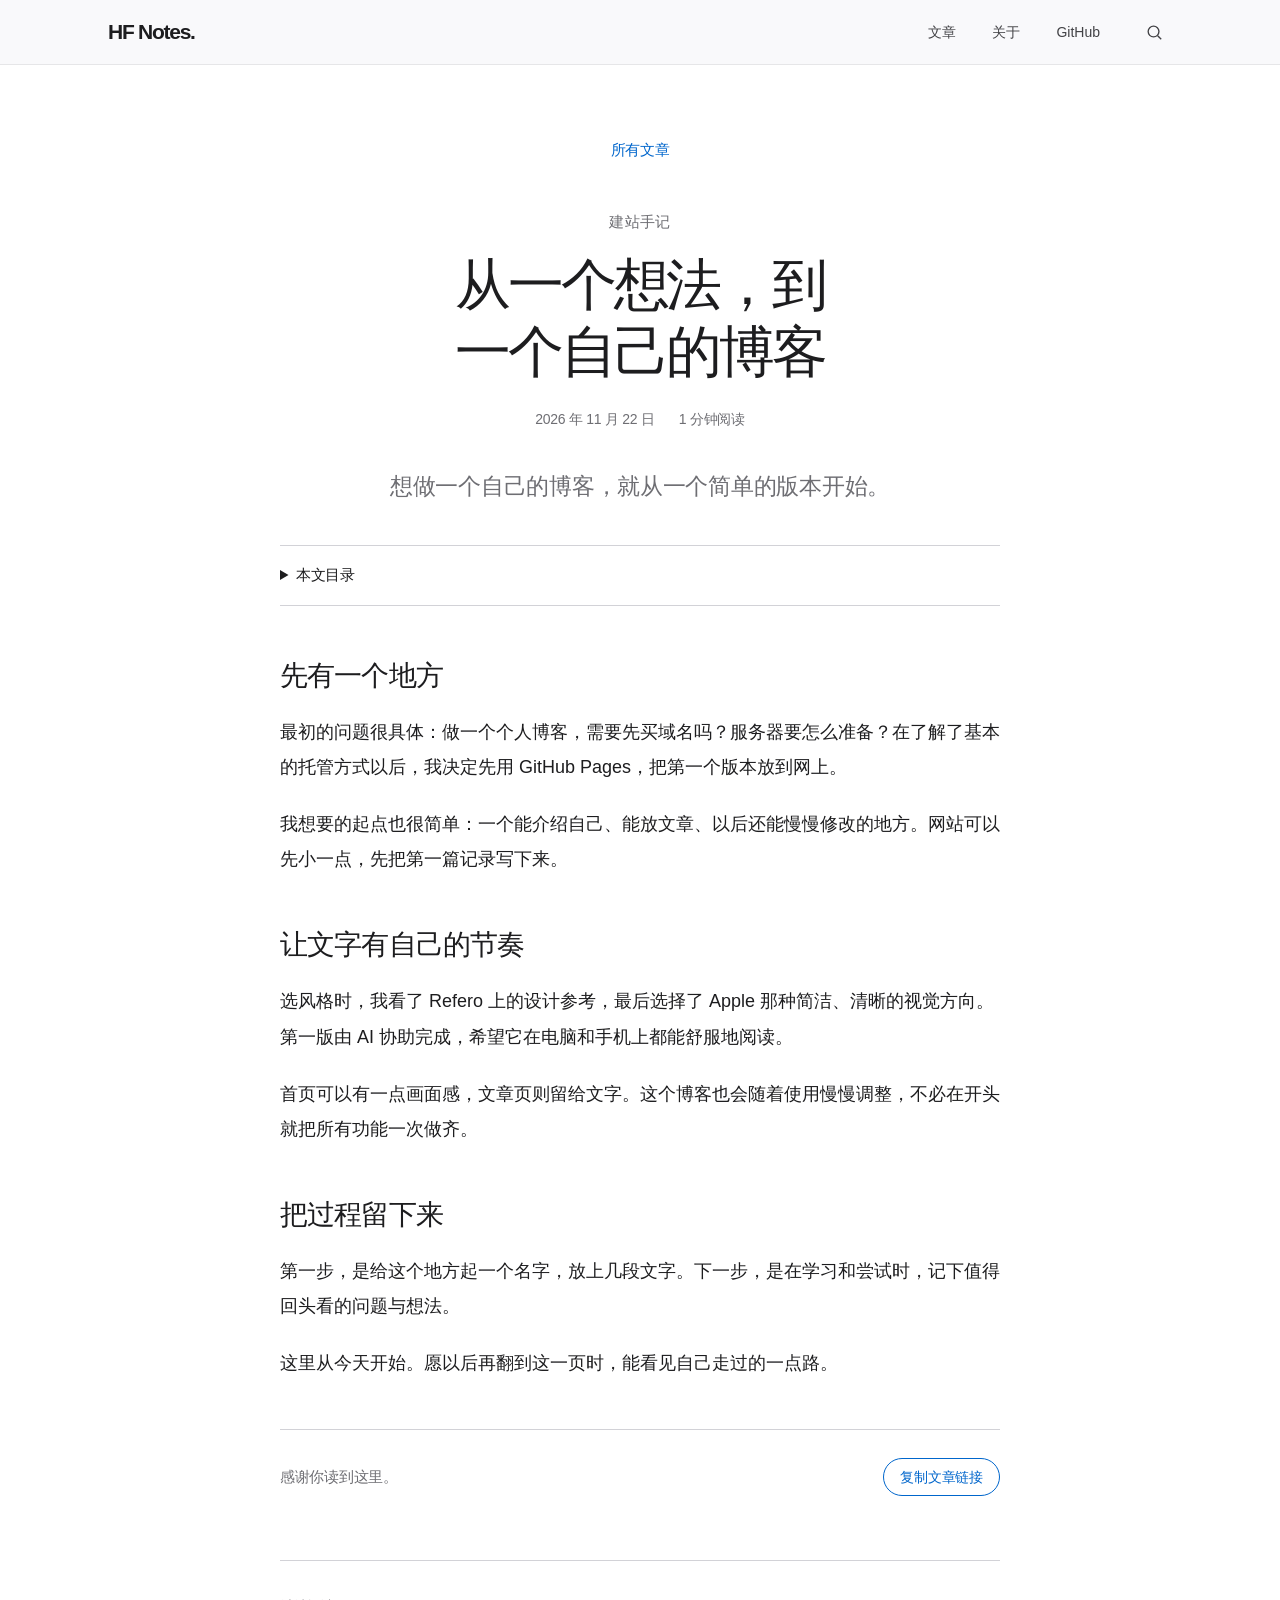
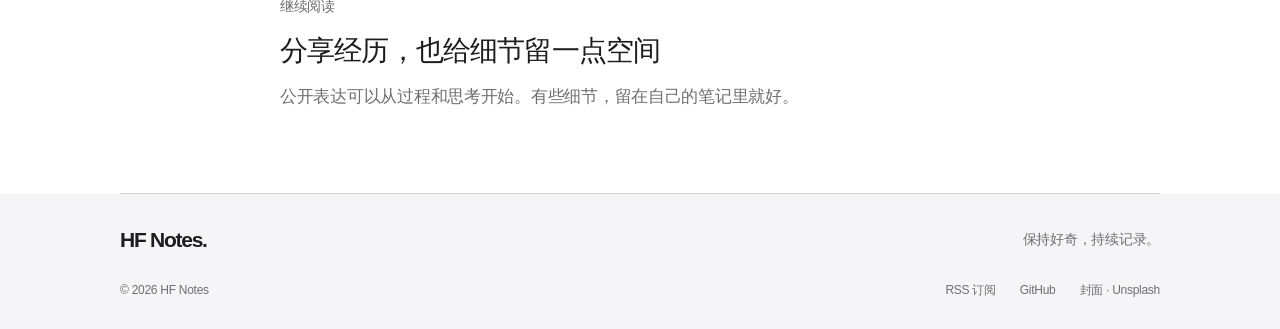
==== notes/a-place-to-begin/index.html @ c385335c "Build Apple-inspired personal blog with responsive articles and search" ====
<!doctype html>
<html lang="zh-CN"><head>
<meta charset="utf-8"><meta name="viewport" content="width=device-width, initial-scale=1">
<title>从一个想法，到一个自己的博客 · HF Notes</title><meta name="description" content="先给想法找一个可以停留的地方，再一点一点把它填满。这里是第一篇开站记录。">
<meta name="theme-color" content="#f5f5f7"><meta name="referrer" content="strict-origin-when-cross-origin">
<link rel="canonical" href="https://hufenglin385-sketch.github.io/notes/a-place-to-begin/"><link rel="icon" href="/assets/favicon.svg" type="image/svg+xml">
<link rel="alternate" type="application/rss+xml" title="HF Notes" href="/feed.xml">
<meta property="og:type" content="article"><meta property="og:title" content="从一个想法，到一个自己的博客 · HF Notes">
<meta property="og:description" content="先给想法找一个可以停留的地方，再一点一点把它填满。这里是第一篇开站记录。"><meta property="og:url" content="https://hufenglin385-sketch.github.io/notes/a-place-to-begin/">
<meta property="og:image" content="https://hufenglin385-sketch.github.io/assets/workspace.webp"><meta property="og:locale" content="zh_CN">
<link rel="stylesheet" href="/assets/style.css"><script src="/assets/app.js" defer></script>
</head><body><a class="skip" href="#main">跳到正文</a>
<header class="site-header"><nav class="nav-inner" aria-label="主导航">
<a class="wordmark" href="/" aria-label="HF Notes 首页">HF Notes<span class="wordmark-dot" aria-hidden="true">.</span></a>
<div class="nav-links"><a href="/#notes">文章</a><a href="/#about">关于</a>
<a href="https://github.com/hufenglin385-sketch" target="_blank" rel="noopener noreferrer">GitHub<span class="sr-only">（新窗口）</span></a>
<button class="search-trigger" type="button" data-open-search aria-label="搜索文章" hidden><svg viewBox="0 0 24 24" width="19" height="19" fill="none" stroke="currentColor" stroke-width="1.7" aria-hidden="true"><circle cx="10.8" cy="10.8" r="6.8"/><path d="m16 16 4.5 4.5"/></svg></button></div>
</nav></header><div class="reading-progress" aria-hidden="true"><span></span></div>
<main id="main" class="article-main"><header class="article-header"><a class="text-link" href="/#notes">所有文章</a>
<p class="eyebrow">建站手记</p><h1>从一个想法，到一个自己的博客</h1>
<div class="article-meta"><time datetime="2026-11-22">2026 年 11 月 22 日</time><span>1 分钟阅读</span></div>
<p class="article-lead">想做一个自己的博客，就从一个简单的版本开始。</p></header>
<details class="article-toc"><summary>本文目录</summary><nav aria-label="文章目录"><a href="#begin">先有一个地方</a><a href="#style">让文字有自己的节奏</a><a href="#next">把过程留下来</a></nav></details>
<article class="article-body"><section id="begin" class="article-section"><h2>先有一个地方</h2><p>最初的问题很具体：做一个个人博客，需要先买域名吗？服务器要怎么准备？在了解了基本的托管方式以后，我决定先用 GitHub Pages，把第一个版本放到网上。</p><p>我想要的起点也很简单：一个能介绍自己、能放文章、以后还能慢慢修改的地方。网站可以先小一点，先把第一篇记录写下来。</p></section><section id="style" class="article-section"><h2>让文字有自己的节奏</h2><p>选风格时，我看了 Refero 上的设计参考，最后选择了 Apple 那种简洁、清晰的视觉方向。第一版由 AI 协助完成，希望它在电脑和手机上都能舒服地阅读。</p><p>首页可以有一点画面感，文章页则留给文字。这个博客也会随着使用慢慢调整，不必在开头就把所有功能一次做齐。</p></section><section id="next" class="article-section"><h2>把过程留下来</h2><p>第一步，是给这个地方起一个名字，放上几段文字。下一步，是在学习和尝试时，记下值得回头看的问题与想法。</p><p>这里从今天开始。愿以后再翻到这一页时，能看见自己走过的一点路。</p></section></article>
<div class="article-share"><span>感谢你读到这里。</span><button type="button" class="button button-outline" data-copy-link hidden>复制文章链接</button><span class="copy-status" role="status" aria-live="polite"></span></div>
<a class="next-note" href="/notes/leave-a-little-space/"><span>继续阅读</span><h2>分享经历，也给细节留一点空间</h2><p>公开表达可以从过程和思考开始。有些细节，留在自己的笔记里就好。</p></a></main><footer class="site-footer"><div class="footer-inner">
<div class="footer-top"><a class="wordmark" href="/">HF Notes.</a><span>保持好奇，持续记录。</span></div>
<div class="footer-bottom"><span>© 2026 HF Notes</span><div>
<a href="/feed.xml">RSS 订阅</a><a href="https://github.com/hufenglin385-sketch" target="_blank" rel="noopener noreferrer">GitHub</a>
<a href="https://images.unsplash.com/photo-1496181133206-80ce9b88a853" target="_blank" rel="noopener noreferrer">封面 · Unsplash</a>
</div></div></div></footer></body></html>
---- assets/style.css ----
:root{--canvas:#f5f5f7;--paper:#fff;--ink:#1d1d1f;--muted:#6e6e73;--line:#d2d2d7;--blue:#0071e3;--link:#0066cc;--nav:rgba(250,250,252,.84);font-family:-apple-system,BlinkMacSystemFont,"Segoe UI","Microsoft YaHei","PingFang SC",sans-serif;color:var(--ink);background:var(--canvas);font-synthesis:none}
*{box-sizing:border-box}html{scroll-behavior:smooth;scroll-padding-top:92px}body{margin:0;font-size:17px;letter-spacing:-.016em;line-height:1.5}a{color:inherit;text-decoration:none}button,input{font:inherit}button,a,input{-webkit-tap-highlight-color:transparent}button{cursor:pointer}button:disabled{cursor:default}a:focus-visible,button:focus-visible,input:focus-visible,summary:focus-visible{outline:3px solid #2997ff;outline-offset:5px}::selection{background:#c9e2fc;color:#1d1d1f}h1,h2,h3,p{margin:0}button{border:0}img{display:block;max-width:100%}[hidden]{display:none!important}.sr-only{position:absolute;width:1px;height:1px;padding:0;margin:-1px;overflow:hidden;clip:rect(0,0,0,0);white-space:nowrap;border:0}.skip{position:fixed;top:-80px;left:16px;z-index:100;padding:12px 20px;background:var(--ink);color:#fff;border-radius:980px}.skip:focus{top:10px}.site-header{position:sticky;top:0;z-index:30;background:var(--nav);backdrop-filter:saturate(180%) blur(20px);border-bottom:1px solid rgba(0,0,0,.08)}.nav-inner{max-width:1120px;height:64px;margin:auto;padding:0 28px;display:flex;align-items:center;justify-content:space-between}.wordmark{font-size:21px;font-weight:600;letter-spacing:-.06em;white-space:nowrap}.wordmark-dot{color:var(--ink)}.nav-links{display:flex;align-items:center;gap:36px;font-size:14px;letter-spacing:0}.nav-links>a{padding:12px 0;color:#424245;transition:color .2s}.nav-links>a:hover{color:#000}.search-trigger{background:none;color:#424245;display:grid;place-items:center;width:36px;height:40px;border-radius:980px}.content-width{max-width:1120px;margin:auto;padding:0 40px}.hero{position:relative;overflow:hidden;background:#f5f5f7;text-align:center;min-height:0;padding:48px 0 24px}.hero-copy{position:relative;z-index:2;padding:0 24px}.eyebrow{font-size:15px;font-weight:600;letter-spacing:.02em}.hero .eyebrow{color:#6e6e73;margin-bottom:8px}.hero h1{font-size:clamp(72px,7.2vw,104px);line-height:1.07;font-weight:600;letter-spacing:-.07em}.hero h1 span{letter-spacing:-.06em}.hero-description{font-size:clamp(25px,2.6vw,34px);line-height:1.3;font-weight:500;letter-spacing:-.05em;margin-top:18px}.hero-subtitle{font-size:19px;color:var(--muted);margin-top:11px;font-weight:400}.hero-actions{display:flex;align-items:center;justify-content:center;gap:16px;margin-top:26px}.button{display:inline-flex;align-items:center;justify-content:center;min-height:44px;padding:11px 24px;border-radius:980px;font-size:17px;line-height:1.3;letter-spacing:-.016em;transition:background .2s,color .2s,transform .2s;white-space:nowrap}.button:hover{transform:translateY(-1px)}.button-primary{background:var(--blue);color:#fff;border:1px solid var(--blue)}.button-primary:hover{background:#0077ed;border-color:#0077ed}.button-outline{background:transparent;color:var(--link);border:1px solid var(--link)}.button-outline:hover{background:#e9f3ff}.device-frame{position:relative;width:min(600px,90vw);aspect-ratio:1.5;margin:20px auto -10px;transform-origin:center 70%;will-change:transform}.device-photo{position:absolute;width:200%;max-width:none;height:auto;left:-50%;top:-54%;clip-path:polygon(32% 27.3%,67.2% 26.6%,68% 27.5%,68.7% 63.2%,71.8% 75.9%,71.2% 77.4%,29.1% 78.1%,28% 76.2%,28.9% 72%,31.2% 63.6%,31.7% 28.9%)}.device-screen{position:absolute;left:14.2%;top:1.5%;width:70.5%;height:69.5%;display:flex;align-items:center;justify-content:center;flex-direction:column;transform:rotate(-.3deg);color:#f5f5f7;overflow:hidden}.screen-hello{font-size:clamp(50px,8.5vw,110px);font-weight:300;letter-spacing:-.07em;line-height:1.2;background:linear-gradient(120deg,#fff 15%,#d4eaff 55%,#89bffe);background-clip:text;-webkit-background-clip:text;color:transparent}.screen-caption{font-size:clamp(8px,1vw,12px);letter-spacing:.17em;font-weight:400;opacity:.65;margin-top:9px}.hero-footnote{max-width:1040px;margin:0 auto;padding:0 28px;display:flex;justify-content:space-between;color:var(--muted);font-size:13px;letter-spacing:.02em;position:relative}.section{padding:100px 0}.notes{background:#fff}.section-heading{margin:0 auto 46px;text-align:center}.section-heading .eyebrow{color:var(--muted);margin-bottom:17px}.section-heading h2{font-size:clamp(36px,4.2vw,56px);font-weight:600;letter-spacing:-.06em;line-height:1.15}.section-heading>p:last-child:not(.eyebrow){font-size:21px;font-weight:300;color:var(--muted);margin:22px auto 0;line-height:1.7}.notes-toolbar{display:flex;align-items:center;justify-content:space-between;gap:20px;padding:16px 0 22px;border-bottom:1px solid var(--line)}.filters{display:flex;gap:8px;flex-wrap:wrap}.filter{border:1px solid transparent;border-radius:980px;padding:8px 18px;background:transparent;color:var(--muted);font-size:15px;min-height:40px;transition:background .2s,color .2s}.filter:hover{background:#f5f5f7;color:var(--ink)}.filter.is-active{background:var(--ink);color:#fff}.search-field{display:flex;align-items:center;gap:10px;border:1px solid var(--line);border-radius:8px;color:var(--muted);padding:0 12px;min-height:42px;width:230px}.search-field:focus-within{outline:3px solid #2997ff;outline-offset:2px;border-color:transparent}.search-field input{width:100%;min-width:0;height:40px;border:0;background:none;outline:none!important;color:var(--ink);font-size:15px}.search-field input::placeholder{color:var(--muted)}.result-count{font-size:13px;color:var(--muted);margin:18px 0 0}.note-list{list-style:none;margin:0;padding:0}.note-item{border-bottom:1px solid var(--line)}.note-link{display:grid;grid-template-columns:140px 1fr 110px;align-items:center;gap:32px;padding:36px 0;transition:transform .25s}.note-link:hover{transform:translateX(6px)}.note-meta{font-size:13px;color:var(--muted);display:flex;flex-direction:column;gap:8px}.note-meta>span{font-size:14px;font-weight:600;color:var(--ink)}.note-copy h3{font-size:26px;font-weight:600;line-height:1.4;letter-spacing:-.03em}.note-copy p{color:var(--muted);font-size:16px;line-height:1.8;margin-top:10px;max-width:590px}.note-read{color:var(--muted);font-size:13px;display:flex;align-items:center;gap:12px;white-space:nowrap}.read-mark{display:grid;place-items:center;font-size:23px;font-weight:300;color:var(--ink);width:32px;height:32px;border:1px solid var(--line);border-radius:50%;transition:background .2s}.note-link:hover .read-mark{color:#fff;background:var(--ink);border-color:var(--ink)}.empty-state{text-align:center;padding:64px 16px}.empty-state h3{font-size:26px;letter-spacing:-.04em}.empty-state p{color:var(--muted);margin:12px 0 24px}.noscript{font-size:14px;color:var(--muted);padding-top:20px}.about{background:#f5f5f7;text-align:center}.muted{color:var(--muted)}.about .section-heading{margin-bottom:56px}.about .section-heading h2{line-height:1.25}.about-intro{max-width:680px}.about-details{max-width:850px;display:grid;grid-template-columns:1fr 1fr;gap:72px;margin:0 auto;text-align:left}.about-details h3{font-size:15px;margin-bottom:12px;font-weight:600}.about-details p{font-size:21px;line-height:1.6;letter-spacing:-.03em}.about-details p.muted{font-size:17px;margin-top:8px;letter-spacing:-.016em;line-height:1.8}.milestone{display:flex;align-items:center;gap:32px;max-width:850px;margin:48px auto 24px;padding:24px 0;border-top:1px solid var(--line);border-bottom:1px solid var(--line);text-align:left;font-size:15px}.milestone>span:first-child{font-weight:600;white-space:nowrap}.milestone p{flex:1;color:var(--muted)}.milestone-label{font-size:13px;color:var(--muted);white-space:nowrap}.text-link{color:var(--link);font-size:17px}.text-link:hover{text-decoration:underline;text-underline-offset:4px}.site-footer{background:#f5f5f7}.footer-inner{max-width:1120px;margin:auto;padding:0 40px 30px}.footer-top{border-top:1px solid var(--line);padding:30px 0 26px;display:flex;align-items:center;justify-content:space-between}.footer-top>span{font-size:14px;color:var(--muted)}.footer-bottom{display:flex;justify-content:space-between;gap:24px;color:var(--muted);font-size:12px}.footer-bottom>div{display:flex;gap:24px}.footer-bottom a:hover{color:var(--ink);text-decoration:underline}.reading-progress{position:fixed;top:64px;left:0;right:0;height:2px;z-index:40;pointer-events:none}.reading-progress span{display:block;height:100%;width:100%;background:#2997ff;transform:scaleX(0);transform-origin:left}.article-main{background:#fff;padding:72px max(24px,calc((100% - 720px)/2)) 80px}.article-header{text-align:center;margin-bottom:32px}.article-header>.text-link{font-size:15px}.article-header .eyebrow{color:var(--muted);margin:48px 0 18px}.article-header h1{font-size:clamp(36px,4.5vw,56px);font-weight:600;line-height:1.2;letter-spacing:-.055em;text-wrap:balance}.article-meta{display:flex;justify-content:center;gap:24px;color:var(--muted);font-size:14px;margin-top:24px}.article-lead{font-size:23px;color:var(--muted);font-weight:300;line-height:1.6;margin:38px auto 40px;max-width:630px}.article-toc{font-size:15px;border-top:1px solid var(--line);border-bottom:1px solid var(--line);margin-bottom:50px;padding:18px 0}.article-toc summary{cursor:pointer;width:fit-content;font-weight:600}.article-toc nav{display:flex;flex-direction:column;gap:12px;padding-top:20px;color:var(--link)}.article-toc nav a:hover{text-decoration:underline}.article-body{font-size:18px;line-height:1.95;letter-spacing:0;overflow-wrap:anywhere}.article-section{margin-bottom:48px}.article-section h2{font-size:28px;line-height:1.4;margin-bottom:20px;letter-spacing:-.03em;font-weight:600}.article-section p+p{margin-top:22px}.article-share{border-top:1px solid var(--line);padding:28px 0;display:flex;align-items:center;gap:16px;flex-wrap:wrap;color:var(--muted);font-size:15px}.article-share .button{font-size:14px;padding:8px 16px;min-height:38px;margin-left:auto}.copy-status{font-size:13px;width:100%}.copy-status:empty{display:none}.next-note{display:block;margin-top:36px;padding-top:32px;border-top:1px solid var(--line)}.next-note>span{font-size:14px;color:var(--muted)}.next-note h2{font-size:28px;line-height:1.4;font-weight:600;letter-spacing:-.03em;margin:12px 0}.next-note p{font-size:17px;color:var(--muted);line-height:1.8}.next-note:hover h2{color:var(--link)}.not-found{min-height:70vh;display:flex;flex-direction:column;align-items:center;justify-content:center;gap:24px;padding:72px 24px;text-align:center}.not-found h1{font-size:56px;letter-spacing:-.05em;line-height:1.2;font-weight:600}.not-found>p{color:var(--muted)}
@keyframes enter{from{opacity:0;transform:translateY(18px)}to{opacity:1;transform:translateY(0)}}.hero-enter{animation:enter .8s both;animation-timing-function:cubic-bezier(.2,.7,.2,1)}.hero-copy>:nth-child(2){animation-delay:.07s}.hero-copy>:nth-child(3){animation-delay:.14s}.hero-copy>:nth-child(4){animation-delay:.21s}.hero-copy>:nth-child(5){animation-delay:.28s}.device-frame.hero-enter{animation-delay:.32s}.reveal.will-reveal{opacity:0;transform:translateY(18px);transition:opacity .6s ease,transform .6s ease}.reveal.is-visible{opacity:1;transform:none}
@media(min-width:1100px) and (max-height:820px){.hero{padding-top:32px;min-height:0}.hero h1{font-size:84px}.device-frame{width:500px;margin-top:12px}.hero-subtitle{margin-top:8px}.hero-actions{margin-top:20px}.hero-description{margin-top:12px}}
@media(max-width:760px){html{scroll-padding-top:82px}.nav-inner{height:60px;padding:0 24px}.wordmark{font-size:20px}.nav-links{gap:22px;font-size:13px}.search-trigger{width:25px}.content-width,.footer-inner{padding-left:24px;padding-right:24px}.hero{min-height:0;padding-top:54px;padding-bottom:24px}.hero h1{font-size:76px}.hero-description{font-size:27px;margin-top:16px}.hero-subtitle{font-size:16px;margin-top:12px}.hero .eyebrow{font-size:13px}.hero-actions{margin-top:25px;gap:12px}.button{font-size:15px;min-height:43px;padding:11px 22px}.device-frame{width:96vw;max-width:640px;margin-top:34px;margin-bottom:14px}.hero-footnote{font-size:11px;padding:0 24px}.screen-hello{font-size:13vw}.screen-caption{font-size:8px}.section{padding:72px 0}.section-heading{margin-bottom:32px}.section-heading .eyebrow{font-size:14px;margin-bottom:14px}.section-heading h2{font-size:38px;line-height:1.2}.section-heading>p:last-child:not(.eyebrow){font-size:18px;line-height:1.7;margin-top:20px}.notes-toolbar{align-items:flex-start;flex-direction:column;gap:18px}.filter{font-size:14px;padding:8px 15px;min-height:40px}.search-field{width:100%}.note-link{grid-template-columns:1fr;gap:13px;padding:28px 0}.note-meta{flex-direction:row;align-items:center;gap:16px;font-size:12px}.note-meta>span{font-size:13px}.note-copy h3{font-size:23px;line-height:1.4;letter-spacing:-.04em}.note-copy p{font-size:15px;line-height:1.8;margin-top:10px}.note-read{font-size:12px;justify-content:space-between}.read-mark{font-size:20px;width:28px;height:28px}.note-link:hover{transform:none}.about .section-heading{margin-bottom:38px}.about .section-heading h2{font-size:35px}.about-details{grid-template-columns:1fr;gap:30px;text-align:left}.about-details p{font-size:21px}.about-details p.muted{font-size:16px}.desktop-break{display:none}.milestone{flex-wrap:wrap;gap:12px;margin-top:32px;padding:20px 0}.milestone p{flex-basis:calc(100% - 90px);font-size:14px;line-height:1.7}.milestone-label{display:none}.text-link{font-size:16px}.footer-top{gap:16px;flex-wrap:wrap;padding:24px 0}.footer-top>span{font-size:12px}.footer-bottom{flex-direction:column;gap:16px;font-size:11px}.footer-bottom>div{gap:20px}.article-main{padding-top:48px;padding-bottom:56px}.article-header .eyebrow{margin-top:38px;font-size:14px}.article-header h1{font-size:36px;line-height:1.25}.article-meta{font-size:12px;gap:16px;margin-top:20px}.article-lead{font-size:20px;margin:30px 0}.article-body{font-size:17px;line-height:1.95}.article-section h2{font-size:25px}.article-toc{margin-bottom:36px}.next-note h2{font-size:25px}.reading-progress{top:60px}.not-found h1{font-size:42px}}
@media(max-width:370px){.nav-inner{padding:0 18px}.nav-links{gap:15px}.hero h1{font-size:64px}.hero-description{font-size:24px}.hero-subtitle{font-size:15px}.content-width{padding:0 20px}.about .section-heading h2{font-size:30px}}
@media(prefers-reduced-motion:reduce){html{scroll-behavior:auto}*,*:before,*:after{animation:none!important;transition:none!important}.reveal.will-reveal{opacity:1;transform:none}.device-frame{transform:none!important}}
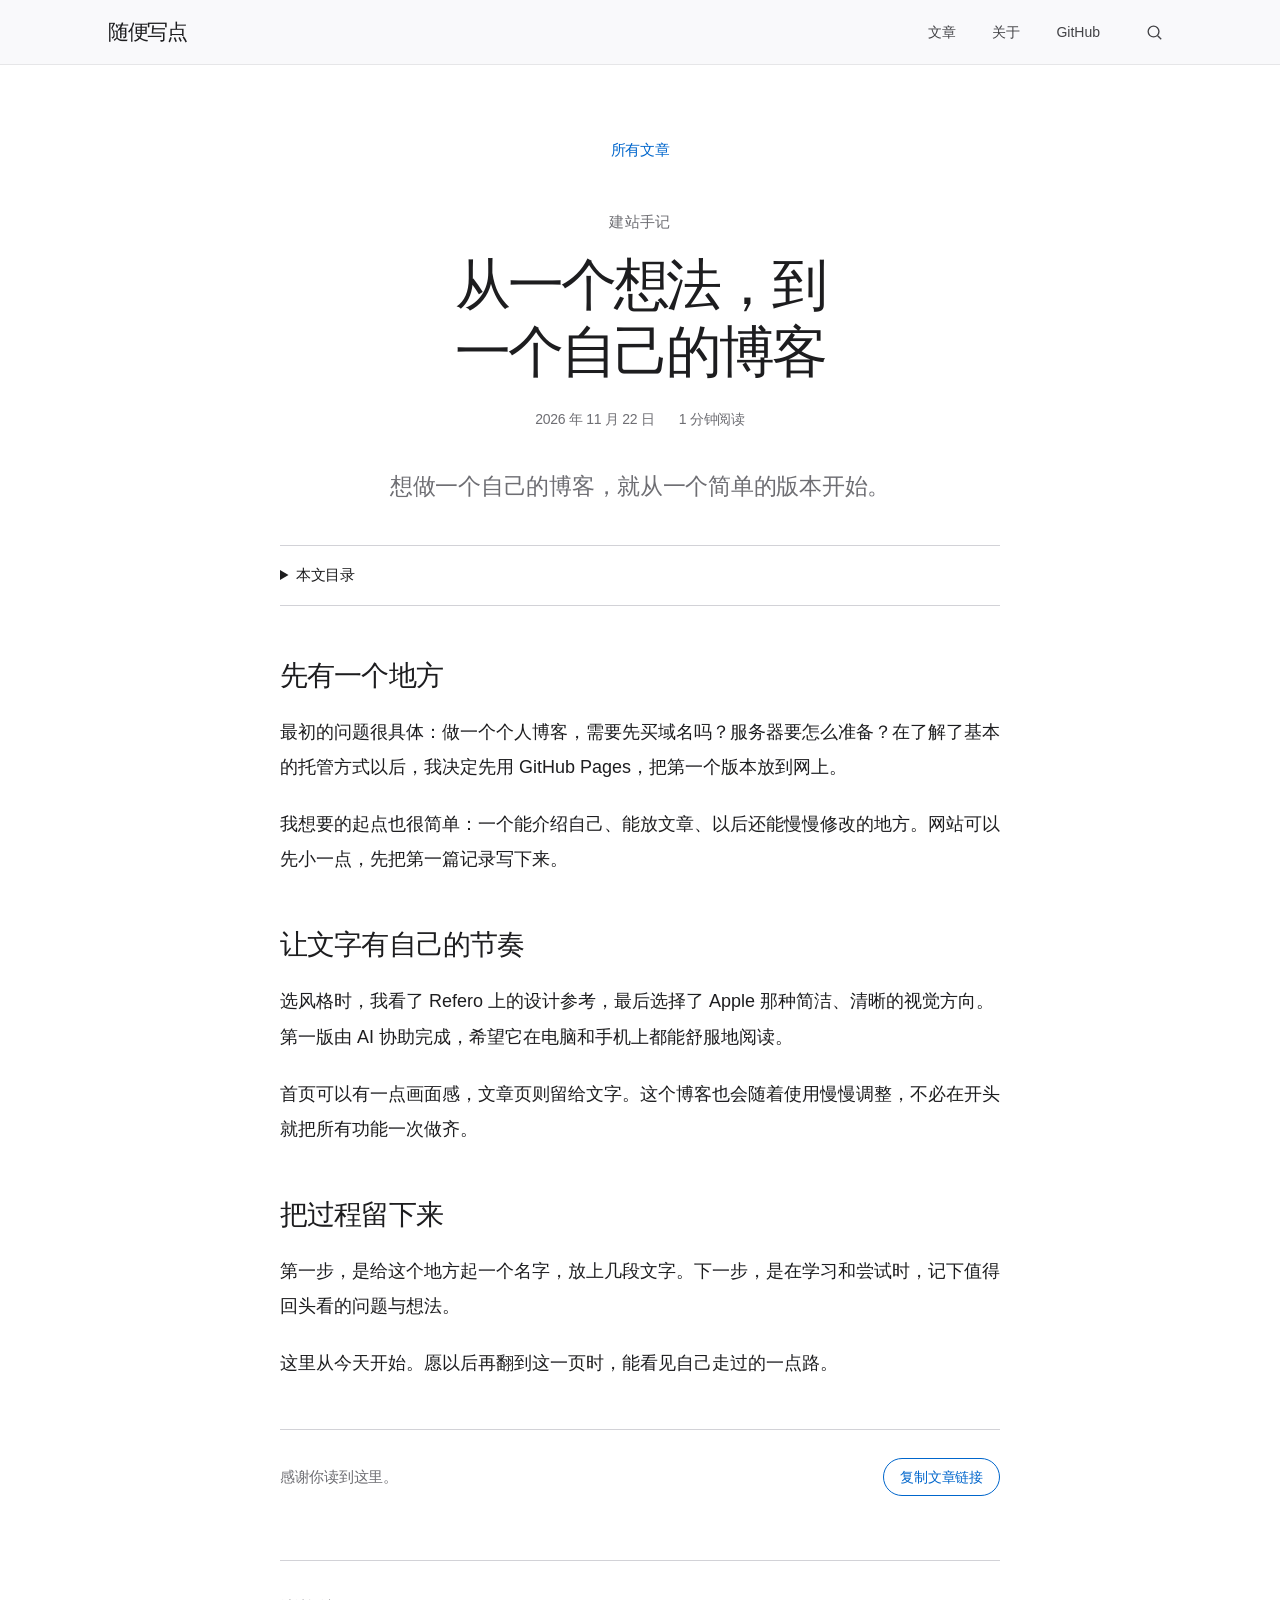
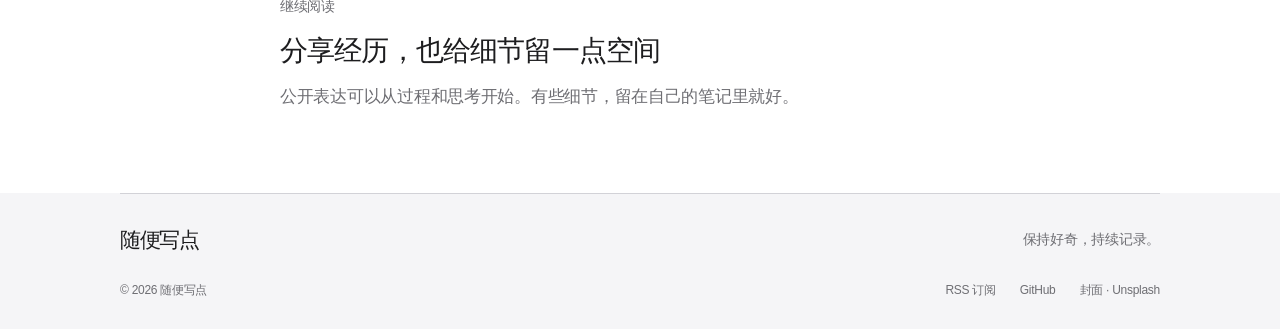
==== commit 776dc4b7: "Rename blog, replace favicon, and publish approved personal introduction" ====
--- a/notes/a-place-to-begin/index.html
+++ b/notes/a-place-to-begin/index.html
@@ -1,17 +1,17 @@
 <!doctype html>
 <html lang="zh-CN"><head>
 <meta charset="utf-8"><meta name="viewport" content="width=device-width, initial-scale=1">
-<title>从一个想法，到一个自己的博客 · HF Notes</title><meta name="description" content="先给想法找一个可以停留的地方，再一点一点把它填满。这里是第一篇开站记录。">
+<title>从一个想法，到一个自己的博客 · 随便写点</title><meta name="description" content="先给想法找一个可以停留的地方，再一点一点把它填满。这里是第一篇开站记录。">
 <meta name="theme-color" content="#f5f5f7"><meta name="referrer" content="strict-origin-when-cross-origin">
-<link rel="canonical" href="https://hufenglin385-sketch.github.io/notes/a-place-to-begin/"><link rel="icon" href="/assets/favicon.svg" type="image/svg+xml">
-<link rel="alternate" type="application/rss+xml" title="HF Notes" href="/feed.xml">
-<meta property="og:type" content="article"><meta property="og:title" content="从一个想法，到一个自己的博客 · HF Notes">
+<link rel="canonical" href="https://hufenglin385-sketch.github.io/notes/a-place-to-begin/"><link rel="icon" href="/assets/site-icon.jpg?v=20261122" type="image/jpeg">
+<link rel="alternate" type="application/rss+xml" title="随便写点" href="/feed.xml">
+<meta property="og:type" content="article"><meta property="og:title" content="从一个想法，到一个自己的博客 · 随便写点">
 <meta property="og:description" content="先给想法找一个可以停留的地方，再一点一点把它填满。这里是第一篇开站记录。"><meta property="og:url" content="https://hufenglin385-sketch.github.io/notes/a-place-to-begin/">
 <meta property="og:image" content="https://hufenglin385-sketch.github.io/assets/workspace.webp"><meta property="og:locale" content="zh_CN">
-<link rel="stylesheet" href="/assets/style.css"><script src="/assets/app.js" defer></script>
+<link rel="stylesheet" href="/assets/style.css?v=20261122-2"><script src="/assets/app.js" defer></script>
 </head><body><a class="skip" href="#main">跳到正文</a>
 <header class="site-header"><nav class="nav-inner" aria-label="主导航">
-<a class="wordmark" href="/" aria-label="HF Notes 首页">HF Notes<span class="wordmark-dot" aria-hidden="true">.</span></a>
+<a class="wordmark" href="/" aria-label="随便写点 首页">随便写点</a>
 <div class="nav-links"><a href="/#notes">文章</a><a href="/#about">关于</a>
 <a href="https://github.com/hufenglin385-sketch" target="_blank" rel="noopener noreferrer">GitHub<span class="sr-only">（新窗口）</span></a>
 <button class="search-trigger" type="button" data-open-search aria-label="搜索文章" hidden><svg viewBox="0 0 24 24" width="19" height="19" fill="none" stroke="currentColor" stroke-width="1.7" aria-hidden="true"><circle cx="10.8" cy="10.8" r="6.8"/><path d="m16 16 4.5 4.5"/></svg></button></div>
@@ -24,8 +24,8 @@
 <article class="article-body"><section id="begin" class="article-section"><h2>先有一个地方</h2><p>最初的问题很具体：做一个个人博客，需要先买域名吗？服务器要怎么准备？在了解了基本的托管方式以后，我决定先用 GitHub Pages，把第一个版本放到网上。</p><p>我想要的起点也很简单：一个能介绍自己、能放文章、以后还能慢慢修改的地方。网站可以先小一点，先把第一篇记录写下来。</p></section><section id="style" class="article-section"><h2>让文字有自己的节奏</h2><p>选风格时，我看了 Refero 上的设计参考，最后选择了 Apple 那种简洁、清晰的视觉方向。第一版由 AI 协助完成，希望它在电脑和手机上都能舒服地阅读。</p><p>首页可以有一点画面感，文章页则留给文字。这个博客也会随着使用慢慢调整，不必在开头就把所有功能一次做齐。</p></section><section id="next" class="article-section"><h2>把过程留下来</h2><p>第一步，是给这个地方起一个名字，放上几段文字。下一步，是在学习和尝试时，记下值得回头看的问题与想法。</p><p>这里从今天开始。愿以后再翻到这一页时，能看见自己走过的一点路。</p></section></article>
 <div class="article-share"><span>感谢你读到这里。</span><button type="button" class="button button-outline" data-copy-link hidden>复制文章链接</button><span class="copy-status" role="status" aria-live="polite"></span></div>
 <a class="next-note" href="/notes/leave-a-little-space/"><span>继续阅读</span><h2>分享经历，也给细节留一点空间</h2><p>公开表达可以从过程和思考开始。有些细节，留在自己的笔记里就好。</p></a></main><footer class="site-footer"><div class="footer-inner">
-<div class="footer-top"><a class="wordmark" href="/">HF Notes.</a><span>保持好奇，持续记录。</span></div>
-<div class="footer-bottom"><span>© 2026 HF Notes</span><div>
+<div class="footer-top"><a class="wordmark" href="/">随便写点</a><span>保持好奇，持续记录。</span></div>
+<div class="footer-bottom"><span>© 2026 随便写点</span><div>
 <a href="/feed.xml">RSS 订阅</a><a href="https://github.com/hufenglin385-sketch" target="_blank" rel="noopener noreferrer">GitHub</a>
 <a href="https://images.unsplash.com/photo-1496181133206-80ce9b88a853" target="_blank" rel="noopener noreferrer">封面 · Unsplash</a>
 </div></div></div></footer></body></html>
--- a/assets/style.css
+++ b/assets/style.css
@@ -2,6 +2,8 @@
 *{box-sizing:border-box}html{scroll-behavior:smooth;scroll-padding-top:92px}body{margin:0;font-size:17px;letter-spacing:-.016em;line-height:1.5}a{color:inherit;text-decoration:none}button,input{font:inherit}button,a,input{-webkit-tap-highlight-color:transparent}button{cursor:pointer}button:disabled{cursor:default}a:focus-visible,button:focus-visible,input:focus-visible,summary:focus-visible{outline:3px solid #2997ff;outline-offset:5px}::selection{background:#c9e2fc;color:#1d1d1f}h1,h2,h3,p{margin:0}button{border:0}img{display:block;max-width:100%}[hidden]{display:none!important}.sr-only{position:absolute;width:1px;height:1px;padding:0;margin:-1px;overflow:hidden;clip:rect(0,0,0,0);white-space:nowrap;border:0}.skip{position:fixed;top:-80px;left:16px;z-index:100;padding:12px 20px;background:var(--ink);color:#fff;border-radius:980px}.skip:focus{top:10px}.site-header{position:sticky;top:0;z-index:30;background:var(--nav);backdrop-filter:saturate(180%) blur(20px);border-bottom:1px solid rgba(0,0,0,.08)}.nav-inner{max-width:1120px;height:64px;margin:auto;padding:0 28px;display:flex;align-items:center;justify-content:space-between}.wordmark{font-size:21px;font-weight:600;letter-spacing:-.06em;white-space:nowrap}.wordmark-dot{color:var(--ink)}.nav-links{display:flex;align-items:center;gap:36px;font-size:14px;letter-spacing:0}.nav-links>a{padding:12px 0;color:#424245;transition:color .2s}.nav-links>a:hover{color:#000}.search-trigger{background:none;color:#424245;display:grid;place-items:center;width:36px;height:40px;border-radius:980px}.content-width{max-width:1120px;margin:auto;padding:0 40px}.hero{position:relative;overflow:hidden;background:#f5f5f7;text-align:center;min-height:0;padding:48px 0 24px}.hero-copy{position:relative;z-index:2;padding:0 24px}.eyebrow{font-size:15px;font-weight:600;letter-spacing:.02em}.hero .eyebrow{color:#6e6e73;margin-bottom:8px}.hero h1{font-size:clamp(72px,7.2vw,104px);line-height:1.07;font-weight:600;letter-spacing:-.07em}.hero h1 span{letter-spacing:-.06em}.hero-description{font-size:clamp(25px,2.6vw,34px);line-height:1.3;font-weight:500;letter-spacing:-.05em;margin-top:18px}.hero-subtitle{font-size:19px;color:var(--muted);margin-top:11px;font-weight:400}.hero-actions{display:flex;align-items:center;justify-content:center;gap:16px;margin-top:26px}.button{display:inline-flex;align-items:center;justify-content:center;min-height:44px;padding:11px 24px;border-radius:980px;font-size:17px;line-height:1.3;letter-spacing:-.016em;transition:background .2s,color .2s,transform .2s;white-space:nowrap}.button:hover{transform:translateY(-1px)}.button-primary{background:var(--blue);color:#fff;border:1px solid var(--blue)}.button-primary:hover{background:#0077ed;border-color:#0077ed}.button-outline{background:transparent;color:var(--link);border:1px solid var(--link)}.button-outline:hover{background:#e9f3ff}.device-frame{position:relative;width:min(600px,90vw);aspect-ratio:1.5;margin:20px auto -10px;transform-origin:center 70%;will-change:transform}.device-photo{position:absolute;width:200%;max-width:none;height:auto;left:-50%;top:-54%;clip-path:polygon(32% 27.3%,67.2% 26.6%,68% 27.5%,68.7% 63.2%,71.8% 75.9%,71.2% 77.4%,29.1% 78.1%,28% 76.2%,28.9% 72%,31.2% 63.6%,31.7% 28.9%)}.device-screen{position:absolute;left:14.2%;top:1.5%;width:70.5%;height:69.5%;display:flex;align-items:center;justify-content:center;flex-direction:column;transform:rotate(-.3deg);color:#f5f5f7;overflow:hidden}.screen-hello{font-size:clamp(50px,8.5vw,110px);font-weight:300;letter-spacing:-.07em;line-height:1.2;background:linear-gradient(120deg,#fff 15%,#d4eaff 55%,#89bffe);background-clip:text;-webkit-background-clip:text;color:transparent}.screen-caption{font-size:clamp(8px,1vw,12px);letter-spacing:.17em;font-weight:400;opacity:.65;margin-top:9px}.hero-footnote{max-width:1040px;margin:0 auto;padding:0 28px;display:flex;justify-content:space-between;color:var(--muted);font-size:13px;letter-spacing:.02em;position:relative}.section{padding:100px 0}.notes{background:#fff}.section-heading{margin:0 auto 46px;text-align:center}.section-heading .eyebrow{color:var(--muted);margin-bottom:17px}.section-heading h2{font-size:clamp(36px,4.2vw,56px);font-weight:600;letter-spacing:-.06em;line-height:1.15}.section-heading>p:last-child:not(.eyebrow){font-size:21px;font-weight:300;color:var(--muted);margin:22px auto 0;line-height:1.7}.notes-toolbar{display:flex;align-items:center;justify-content:space-between;gap:20px;padding:16px 0 22px;border-bottom:1px solid var(--line)}.filters{display:flex;gap:8px;flex-wrap:wrap}.filter{border:1px solid transparent;border-radius:980px;padding:8px 18px;background:transparent;color:var(--muted);font-size:15px;min-height:40px;transition:background .2s,color .2s}.filter:hover{background:#f5f5f7;color:var(--ink)}.filter.is-active{background:var(--ink);color:#fff}.search-field{display:flex;align-items:center;gap:10px;border:1px solid var(--line);border-radius:8px;color:var(--muted);padding:0 12px;min-height:42px;width:230px}.search-field:focus-within{outline:3px solid #2997ff;outline-offset:2px;border-color:transparent}.search-field input{width:100%;min-width:0;height:40px;border:0;background:none;outline:none!important;color:var(--ink);font-size:15px}.search-field input::placeholder{color:var(--muted)}.result-count{font-size:13px;color:var(--muted);margin:18px 0 0}.note-list{list-style:none;margin:0;padding:0}.note-item{border-bottom:1px solid var(--line)}.note-link{display:grid;grid-template-columns:140px 1fr 110px;align-items:center;gap:32px;padding:36px 0;transition:transform .25s}.note-link:hover{transform:translateX(6px)}.note-meta{font-size:13px;color:var(--muted);display:flex;flex-direction:column;gap:8px}.note-meta>span{font-size:14px;font-weight:600;color:var(--ink)}.note-copy h3{font-size:26px;font-weight:600;line-height:1.4;letter-spacing:-.03em}.note-copy p{color:var(--muted);font-size:16px;line-height:1.8;margin-top:10px;max-width:590px}.note-read{color:var(--muted);font-size:13px;display:flex;align-items:center;gap:12px;white-space:nowrap}.read-mark{display:grid;place-items:center;font-size:23px;font-weight:300;color:var(--ink);width:32px;height:32px;border:1px solid var(--line);border-radius:50%;transition:background .2s}.note-link:hover .read-mark{color:#fff;background:var(--ink);border-color:var(--ink)}.empty-state{text-align:center;padding:64px 16px}.empty-state h3{font-size:26px;letter-spacing:-.04em}.empty-state p{color:var(--muted);margin:12px 0 24px}.noscript{font-size:14px;color:var(--muted);padding-top:20px}.about{background:#f5f5f7;text-align:center}.muted{color:var(--muted)}.about .section-heading{margin-bottom:56px}.about .section-heading h2{line-height:1.25}.about-intro{max-width:680px}.about-details{max-width:850px;display:grid;grid-template-columns:1fr 1fr;gap:72px;margin:0 auto;text-align:left}.about-details h3{font-size:15px;margin-bottom:12px;font-weight:600}.about-details p{font-size:21px;line-height:1.6;letter-spacing:-.03em}.about-details p.muted{font-size:17px;margin-top:8px;letter-spacing:-.016em;line-height:1.8}.milestone{display:flex;align-items:center;gap:32px;max-width:850px;margin:48px auto 24px;padding:24px 0;border-top:1px solid var(--line);border-bottom:1px solid var(--line);text-align:left;font-size:15px}.milestone>span:first-child{font-weight:600;white-space:nowrap}.milestone p{flex:1;color:var(--muted)}.milestone-label{font-size:13px;color:var(--muted);white-space:nowrap}.text-link{color:var(--link);font-size:17px}.text-link:hover{text-decoration:underline;text-underline-offset:4px}.site-footer{background:#f5f5f7}.footer-inner{max-width:1120px;margin:auto;padding:0 40px 30px}.footer-top{border-top:1px solid var(--line);padding:30px 0 26px;display:flex;align-items:center;justify-content:space-between}.footer-top>span{font-size:14px;color:var(--muted)}.footer-bottom{display:flex;justify-content:space-between;gap:24px;color:var(--muted);font-size:12px}.footer-bottom>div{display:flex;gap:24px}.footer-bottom a:hover{color:var(--ink);text-decoration:underline}.reading-progress{position:fixed;top:64px;left:0;right:0;height:2px;z-index:40;pointer-events:none}.reading-progress span{display:block;height:100%;width:100%;background:#2997ff;transform:scaleX(0);transform-origin:left}.article-main{background:#fff;padding:72px max(24px,calc((100% - 720px)/2)) 80px}.article-header{text-align:center;margin-bottom:32px}.article-header>.text-link{font-size:15px}.article-header .eyebrow{color:var(--muted);margin:48px 0 18px}.article-header h1{font-size:clamp(36px,4.5vw,56px);font-weight:600;line-height:1.2;letter-spacing:-.055em;text-wrap:balance}.article-meta{display:flex;justify-content:center;gap:24px;color:var(--muted);font-size:14px;margin-top:24px}.article-lead{font-size:23px;color:var(--muted);font-weight:300;line-height:1.6;margin:38px auto 40px;max-width:630px}.article-toc{font-size:15px;border-top:1px solid var(--line);border-bottom:1px solid var(--line);margin-bottom:50px;padding:18px 0}.article-toc summary{cursor:pointer;width:fit-content;font-weight:600}.article-toc nav{display:flex;flex-direction:column;gap:12px;padding-top:20px;color:var(--link)}.article-toc nav a:hover{text-decoration:underline}.article-body{font-size:18px;line-height:1.95;letter-spacing:0;overflow-wrap:anywhere}.article-section{margin-bottom:48px}.article-section h2{font-size:28px;line-height:1.4;margin-bottom:20px;letter-spacing:-.03em;font-weight:600}.article-section p+p{margin-top:22px}.article-share{border-top:1px solid var(--line);padding:28px 0;display:flex;align-items:center;gap:16px;flex-wrap:wrap;color:var(--muted);font-size:15px}.article-share .button{font-size:14px;padding:8px 16px;min-height:38px;margin-left:auto}.copy-status{font-size:13px;width:100%}.copy-status:empty{display:none}.next-note{display:block;margin-top:36px;padding-top:32px;border-top:1px solid var(--line)}.next-note>span{font-size:14px;color:var(--muted)}.next-note h2{font-size:28px;line-height:1.4;font-weight:600;letter-spacing:-.03em;margin:12px 0}.next-note p{font-size:17px;color:var(--muted);line-height:1.8}.next-note:hover h2{color:var(--link)}.not-found{min-height:70vh;display:flex;flex-direction:column;align-items:center;justify-content:center;gap:24px;padding:72px 24px;text-align:center}.not-found h1{font-size:56px;letter-spacing:-.05em;line-height:1.2;font-weight:600}.not-found>p{color:var(--muted)}
 @keyframes enter{from{opacity:0;transform:translateY(18px)}to{opacity:1;transform:translateY(0)}}.hero-enter{animation:enter .8s both;animation-timing-function:cubic-bezier(.2,.7,.2,1)}.hero-copy>:nth-child(2){animation-delay:.07s}.hero-copy>:nth-child(3){animation-delay:.14s}.hero-copy>:nth-child(4){animation-delay:.21s}.hero-copy>:nth-child(5){animation-delay:.28s}.device-frame.hero-enter{animation-delay:.32s}.reveal.will-reveal{opacity:0;transform:translateY(18px);transition:opacity .6s ease,transform .6s ease}.reveal.is-visible{opacity:1;transform:none}
 @media(min-width:1100px) and (max-height:820px){.hero{padding-top:32px;min-height:0}.hero h1{font-size:84px}.device-frame{width:500px;margin-top:12px}.hero-subtitle{margin-top:8px}.hero-actions{margin-top:20px}.hero-description{margin-top:12px}}
-@media(max-width:760px){html{scroll-padding-top:82px}.nav-inner{height:60px;padding:0 24px}.wordmark{font-size:20px}.nav-links{gap:22px;font-size:13px}.search-trigger{width:25px}.content-width,.footer-inner{padding-left:24px;padding-right:24px}.hero{min-height:0;padding-top:54px;padding-bottom:24px}.hero h1{font-size:76px}.hero-description{font-size:27px;margin-top:16px}.hero-subtitle{font-size:16px;margin-top:12px}.hero .eyebrow{font-size:13px}.hero-actions{margin-top:25px;gap:12px}.button{font-size:15px;min-height:43px;padding:11px 22px}.device-frame{width:96vw;max-width:640px;margin-top:34px;margin-bottom:14px}.hero-footnote{font-size:11px;padding:0 24px}.screen-hello{font-size:13vw}.screen-caption{font-size:8px}.section{padding:72px 0}.section-heading{margin-bottom:32px}.section-heading .eyebrow{font-size:14px;margin-bottom:14px}.section-heading h2{font-size:38px;line-height:1.2}.section-heading>p:last-child:not(.eyebrow){font-size:18px;line-height:1.7;margin-top:20px}.notes-toolbar{align-items:flex-start;flex-direction:column;gap:18px}.filter{font-size:14px;padding:8px 15px;min-height:40px}.search-field{width:100%}.note-link{grid-template-columns:1fr;gap:13px;padding:28px 0}.note-meta{flex-direction:row;align-items:center;gap:16px;font-size:12px}.note-meta>span{font-size:13px}.note-copy h3{font-size:23px;line-height:1.4;letter-spacing:-.04em}.note-copy p{font-size:15px;line-height:1.8;margin-top:10px}.note-read{font-size:12px;justify-content:space-between}.read-mark{font-size:20px;width:28px;height:28px}.note-link:hover{transform:none}.about .section-heading{margin-bottom:38px}.about .section-heading h2{font-size:35px}.about-details{grid-template-columns:1fr;gap:30px;text-align:left}.about-details p{font-size:21px}.about-details p.muted{font-size:16px}.desktop-break{display:none}.milestone{flex-wrap:wrap;gap:12px;margin-top:32px;padding:20px 0}.milestone p{flex-basis:calc(100% - 90px);font-size:14px;line-height:1.7}.milestone-label{display:none}.text-link{font-size:16px}.footer-top{gap:16px;flex-wrap:wrap;padding:24px 0}.footer-top>span{font-size:12px}.footer-bottom{flex-direction:column;gap:16px;font-size:11px}.footer-bottom>div{gap:20px}.article-main{padding-top:48px;padding-bottom:56px}.article-header .eyebrow{margin-top:38px;font-size:14px}.article-header h1{font-size:36px;line-height:1.25}.article-meta{font-size:12px;gap:16px;margin-top:20px}.article-lead{font-size:20px;margin:30px 0}.article-body{font-size:17px;line-height:1.95}.article-section h2{font-size:25px}.article-toc{margin-bottom:36px}.next-note h2{font-size:25px}.reading-progress{top:60px}.not-found h1{font-size:42px}}
+@media(max-width:760px){html{scroll-padding-top:82px}.nav-inner{height:60px;padding:0 24px}.wordmark{font-size:20px}.nav-links{gap:22px;font-size:13px}.search-trigger{width:25px}.content-width,.footer-inner{padding-left:24px;padding-right:24px}.hero{min-height:0;padding-top:54px;padding-bottom:24px}.hero h1{font-size:76px}.hero-description{font-size:27px;margin-top:16px}.hero-subtitle{font-size:16px;margin-top:12px}.hero .eyebrow{font-size:13px}.hero-actions{margin-top:25px;gap:12px}.button{font-size:15px;min-height:43px;padding:11px 22px}.device-frame{width:96vw;max-width:640px;margin-top:34px;margin-bottom:14px}.hero-footnote{font-size:11px;padding:0 24px}.screen-hello{font-size:13vw}.screen-caption{font-size:8px}.section{padding:72px 0}.section-heading{margin-bottom:32px}.section-heading .eyebrow{font-size:14px;margin-bottom:14px}.section-heading h2{font-size:38px;line-height:1.2}.section-heading>p:last-child:not(.eyebrow){font-size:18px;line-height:1.7;margin-top:20px}.notes-toolbar{align-items:flex-start;flex-direction:column;gap:18px}.filter{font-size:14px;padding:8px 15px;min-height:40px}.search-field{width:100%}.note-link{grid-template-columns:1fr;gap:13px;padding:28px 0}.note-meta{flex-direction:row;align-items:center;gap:16px;font-size:12px}.note-meta>span{font-size:13px}.note-copy h3{font-size:23px;line-height:1.4;letter-spacing:-.04em}.note-copy p{font-size:15px;line-height:1.8;margin-top:10px}.note-read{font-size:12px;justify-content:space-between}.read-mark{font-size:20px;width:28px;height:28px}.note-link:hover{transform:none}.about .section-heading{margin-bottom:38px}.about .section-heading h2{font-size:32px}.about-details{grid-template-columns:1fr;gap:30px;text-align:left}.about-details p{font-size:21px}.about-details p.muted{font-size:16px}.desktop-break{display:none}.milestone{flex-wrap:wrap;gap:12px;margin-top:32px;padding:20px 0}.milestone p{flex-basis:calc(100% - 90px);font-size:14px;line-height:1.7}.milestone-label{display:none}.text-link{font-size:16px}.footer-top{gap:16px;flex-wrap:wrap;padding:24px 0}.footer-top>span{font-size:12px}.footer-bottom{flex-direction:column;gap:16px;font-size:11px}.footer-bottom>div{gap:20px}.article-main{padding-top:48px;padding-bottom:56px}.article-header .eyebrow{margin-top:38px;font-size:14px}.article-header h1{font-size:36px;line-height:1.25}.article-meta{font-size:12px;gap:16px;margin-top:20px}.article-lead{font-size:20px;margin:30px 0}.article-body{font-size:17px;line-height:1.95}.article-section h2{font-size:25px}.article-toc{margin-bottom:36px}.next-note h2{font-size:25px}.reading-progress{top:60px}.not-found h1{font-size:42px}}
 @media(max-width:370px){.nav-inner{padding:0 18px}.nav-links{gap:15px}.hero h1{font-size:64px}.hero-description{font-size:24px}.hero-subtitle{font-size:15px}.content-width{padding:0 20px}.about .section-heading h2{font-size:30px}}
 @media(prefers-reduced-motion:reduce){html{scroll-behavior:auto}*,*:before,*:after{animation:none!important;transition:none!important}.reveal.will-reveal{opacity:1;transform:none}.device-frame{transform:none!important}}
+
+.about-story{max-width:720px;margin:0 auto 38px;text-align:left;font-size:20px;line-height:1.9;letter-spacing:0}.about-story p+p{margin-top:24px}.about-story p:first-child{font-size:26px;font-weight:500;line-height:1.6;letter-spacing:-.025em;margin-bottom:30px}@media(max-width:760px){.about-story{font-size:17px;line-height:1.9;margin-bottom:30px}.about-story p:first-child{font-size:22px;line-height:1.6;margin-bottom:24px}.about-story p+p{margin-top:20px}}
